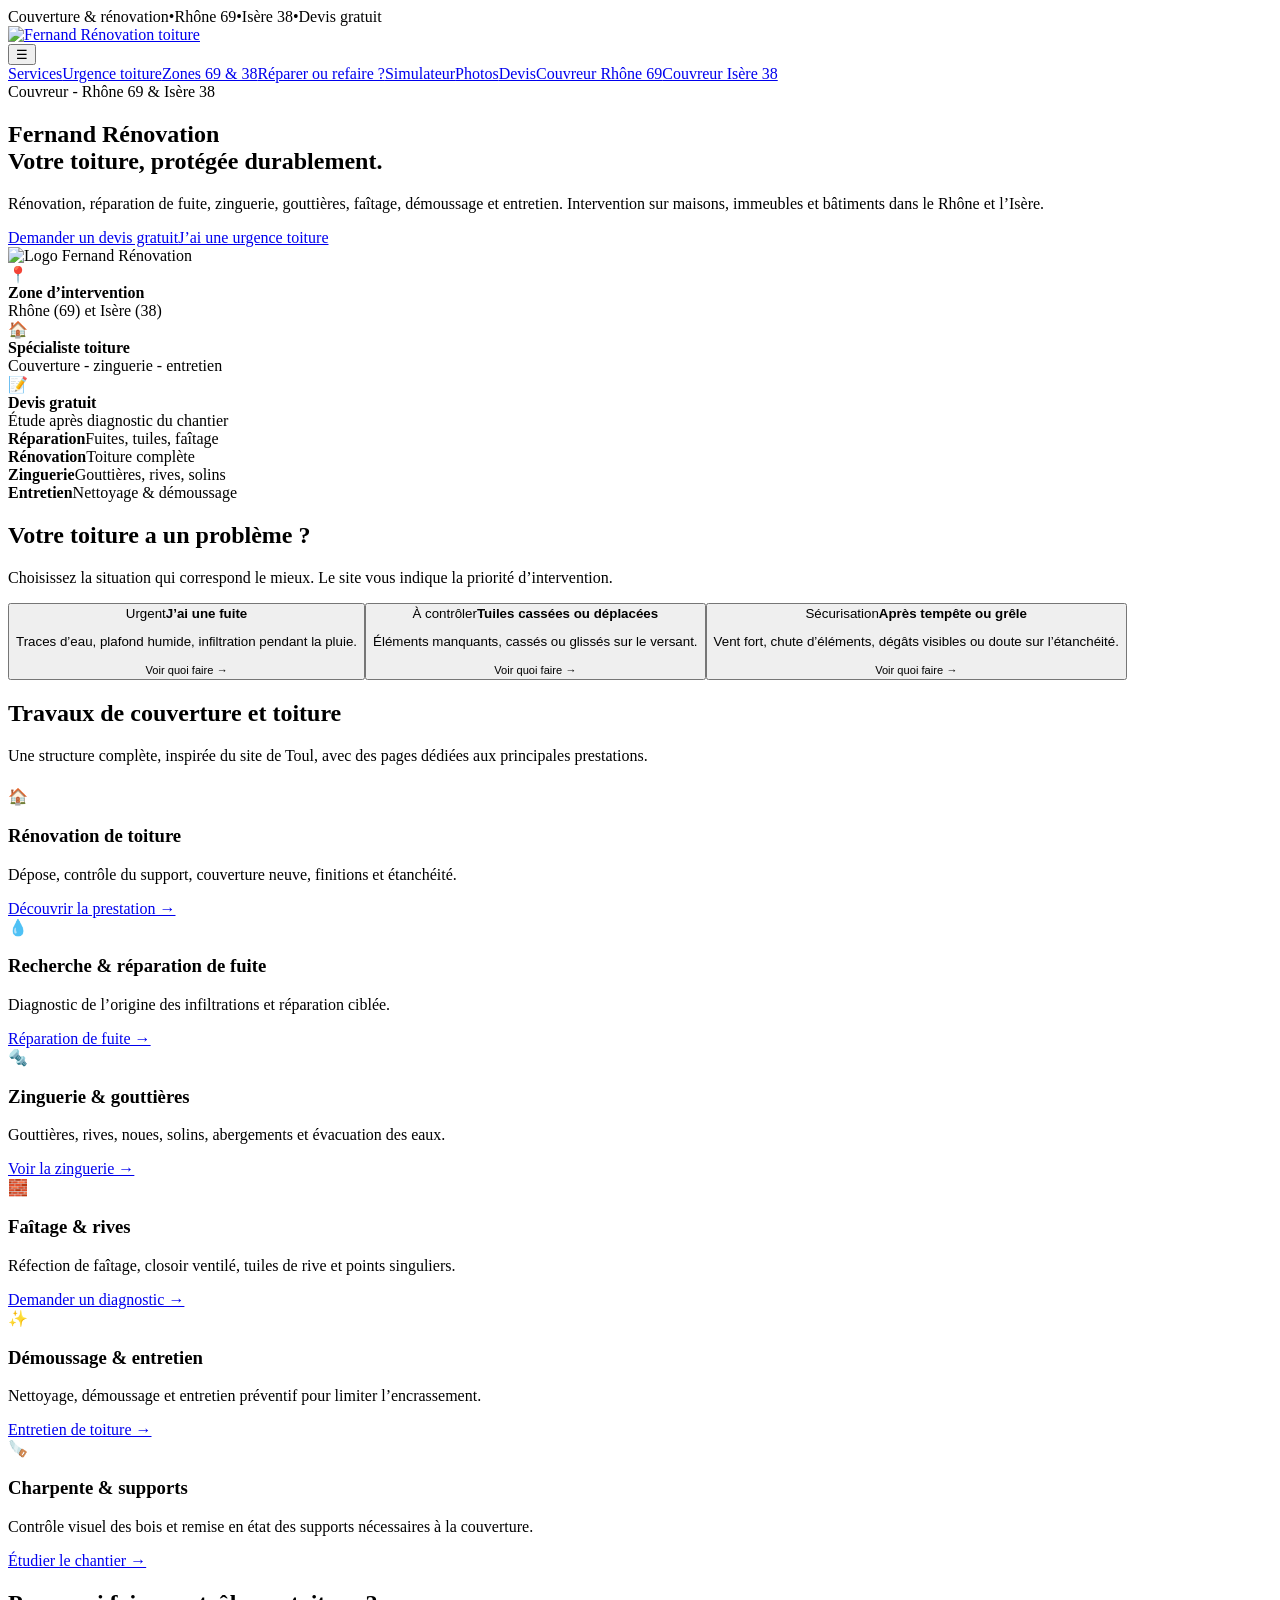
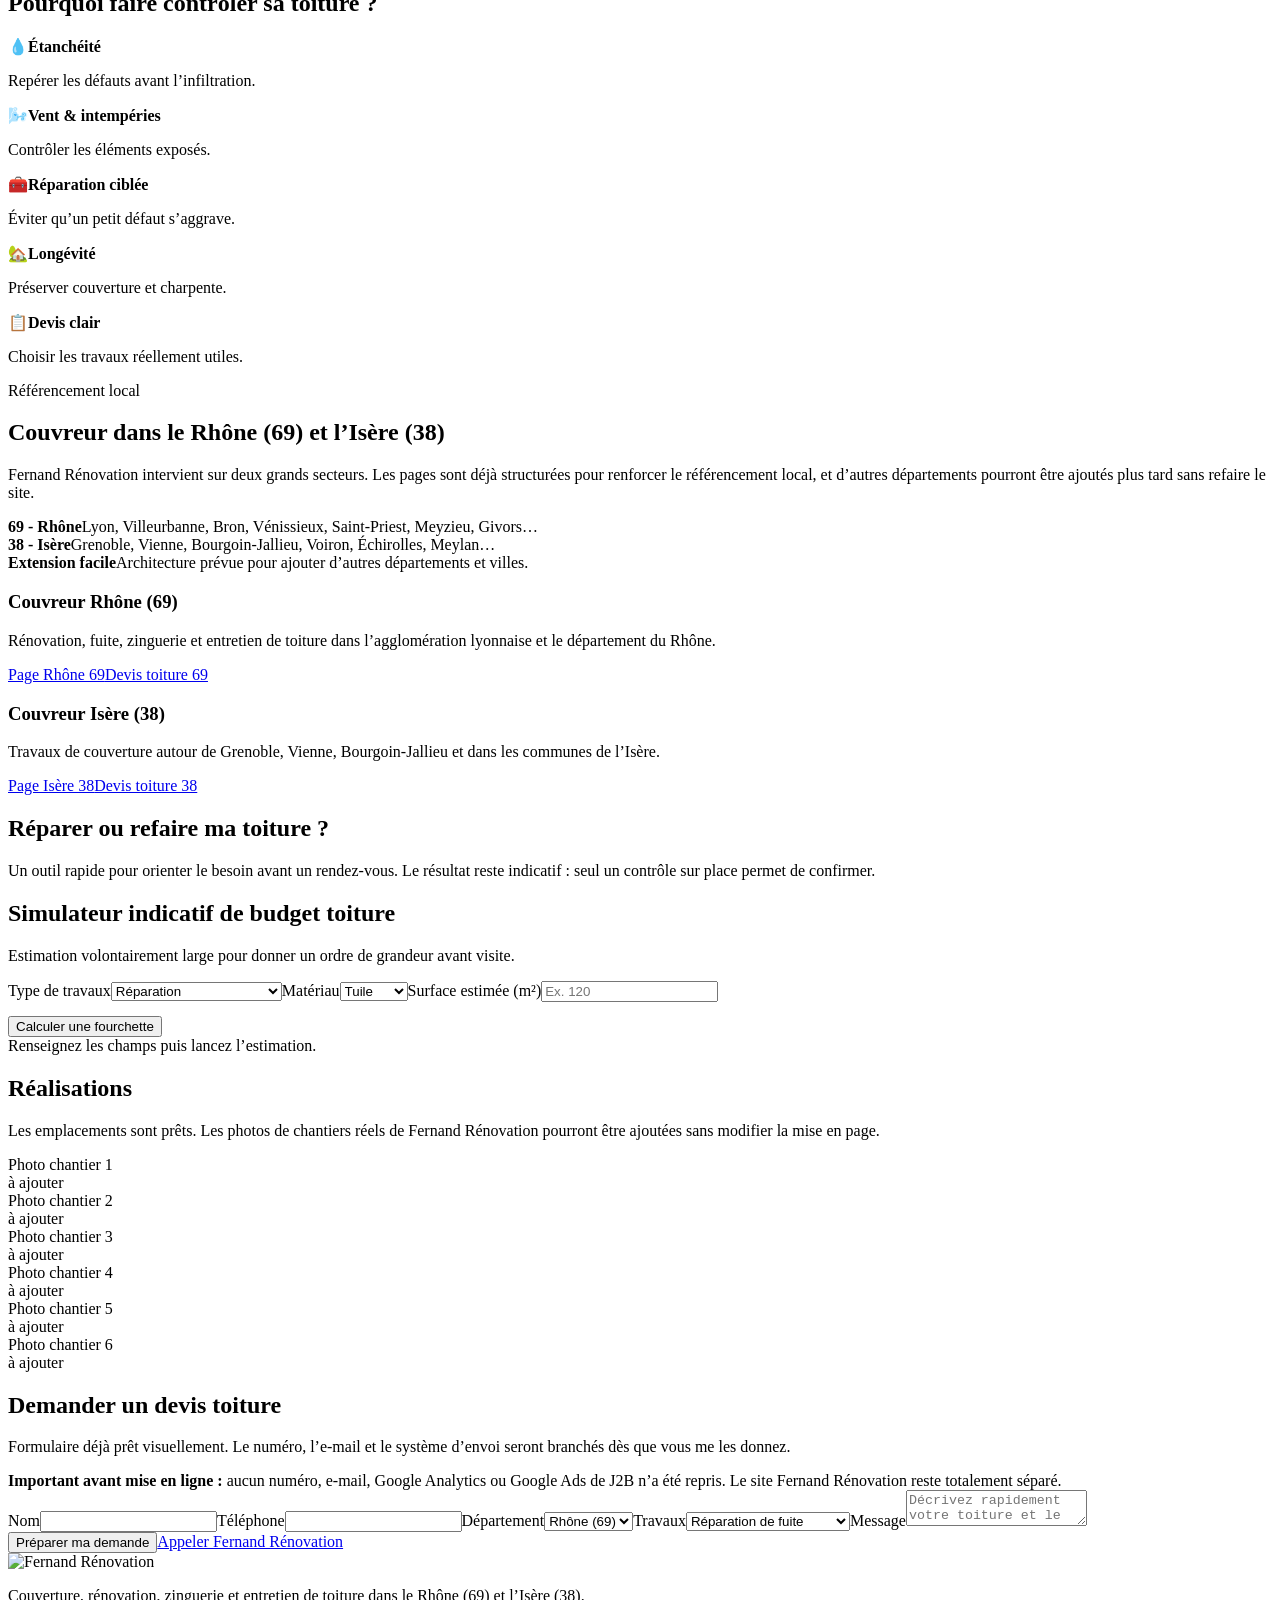
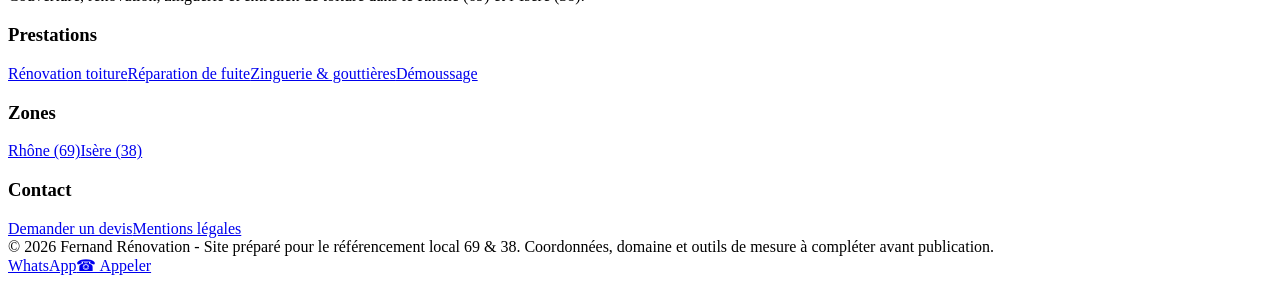
==== index.html @ d88a8b73 "Add files via upload" ====
<!doctype html><html lang="fr"><head><meta charset="utf-8">
<meta name="viewport" content="width=device-width,initial-scale=1">
<meta name="robots" content="index,follow,max-image-preview:large,max-snippet:-1,max-video-preview:-1">
<meta name="theme-color" content="#303940">
<link rel="icon" type="image/png" href="assets/favicon.png">
<link rel="stylesheet" href="assets/site.css">

<title>Couvreur Rhône (69) & Isère (38) | Fernand Rénovation</title>
<meta name="description" content="Fernand Rénovation, couvreur dans le Rhône (69) et l'Isère (38) : rénovation de toiture, réparation de fuite, zinguerie, gouttières, faîtage et démoussage. Devis gratuit.">
<meta name="geo.region" content="FR-69"><meta name="geo.region" content="FR-38">
<meta property="og:type" content="website"><meta property="og:locale" content="fr_FR"><meta property="og:title" content="Fernand Rénovation | Couvreur Rhône 69 & Isère 38"><meta property="og:description" content="Travaux de toiture dans le Rhône et l'Isère : rénovation, fuite, zinguerie, gouttières et entretien."><meta property="og:site_name" content="Fernand Rénovation">
<script type="application/ld+json">
{
  "@context":"https://schema.org",
  "@type":"RoofingContractor",
  "name":"Fernand Rénovation",
  "image":"assets/logo-fernand.png",
  "description":"Entreprise de couverture et rénovation de toiture intervenant dans le Rhône (69) et l'Isère (38).",
  "areaServed":[
    {"@type":"AdministrativeArea","name":"Rhône"},
    {"@type":"AdministrativeArea","name":"Isère"}
  ],
  "serviceType":["Couverture","Rénovation de toiture","Réparation de fuite","Zinguerie","Gouttières","Faîtage","Démoussage de toiture"]
}
</script>
</head><body><div class="trustBar"><div class="container trustInner"><span>Couverture & rénovation</span><span class="sep">•</span><span>Rhône 69</span><span class="sep">•</span><span>Isère 38</span><span class="sep">•</span><span>Devis gratuit</span></div></div>
<header><div class="container nav"><a class="brand" href="index.html"><img src="assets/logo-fernand.png" alt="Fernand Rénovation toiture"></a><div class="menuWrap"><button id="menuBtn" class="menuBtn" aria-label="Ouvrir le menu" aria-expanded="false">☰</button><nav id="menuPanel" class="menuPanel"><a href="index.html#services">Services</a><a href="index.html#urgence">Urgence toiture</a><a href="index.html#zone">Zones 69 & 38</a><a href="index.html#diagnostic">Réparer ou refaire ?</a><a href="index.html#simulateur">Simulateur</a><a href="index.html#photos">Photos</a><a href="index.html#devis">Devis</a><a href="couvreur-rhone-69.html">Couvreur Rhône 69</a><a href="couvreur-isere-38.html">Couvreur Isère 38</a></nav></div></div></header>

<main>
<section class="hero"><div class="container heroGrid"><div><span class="eyebrow">Couvreur - Rhône 69 & Isère 38</span><h1>Fernand Rénovation<br>Votre toiture, protégée durablement.</h1><p class="heroLead">Rénovation, réparation de fuite, zinguerie, gouttières, faîtage, démoussage et entretien. Intervention sur maisons, immeubles et bâtiments dans le Rhône et l’Isère.</p><div class="heroActions"><a class="btn blue" href="#devis">Demander un devis gratuit</a><a class="btn ghost" href="#urgence">J’ai une urgence toiture</a></div></div><aside class="heroCard"><img src="assets/logo-fernand.png" alt="Logo Fernand Rénovation"><div class="line"><span>📍</span><div><strong>Zone d’intervention</strong><br><span class="muted">Rhône (69) et Isère (38)</span></div></div><div class="line"><span>🏠</span><div><strong>Spécialiste toiture</strong><br><span class="muted">Couverture - zinguerie - entretien</span></div></div><div class="line"><span>📝</span><div><strong>Devis gratuit</strong><br><span class="muted">Étude après diagnostic du chantier</span></div></div></aside></div><div class="trustStrip"><div class="container trustGrid"><div class="trustItem"><strong>Réparation</strong><span>Fuites, tuiles, faîtage</span></div><div class="trustItem"><strong>Rénovation</strong><span>Toiture complète</span></div><div class="trustItem"><strong>Zinguerie</strong><span>Gouttières, rives, solins</span></div><div class="trustItem"><strong>Entretien</strong><span>Nettoyage & démoussage</span></div></div></div></section>

<section id="urgence" class="section alt"><div class="container urgencyBox"><h2>Votre toiture a un problème ?</h2><p class="muted">Choisissez la situation qui correspond le mieux. Le site vous indique la priorité d’intervention.</p><div class="urgencyChoices"><button class="urgencyChoice" data-type="fuite"><span class="badge">Urgent</span><strong>J’ai une fuite</strong><p>Traces d’eau, plafond humide, infiltration pendant la pluie.</p><small>Voir quoi faire →</small></button><button class="urgencyChoice" data-type="tuiles"><span class="badge">À contrôler</span><strong>Tuiles cassées ou déplacées</strong><p>Éléments manquants, cassés ou glissés sur le versant.</p><small>Voir quoi faire →</small></button><button class="urgencyChoice" data-type="tempete"><span class="badge">Sécurisation</span><strong>Après tempête ou grêle</strong><p>Vent fort, chute d’éléments, dégâts visibles ou doute sur l’étanchéité.</p><small>Voir quoi faire →</small></button></div><div id="urgencyResult" class="urgencyResult"></div></div></section>

<section id="services" class="section"><div class="container"><h2>Travaux de couverture et toiture</h2><p class="muted">Une structure complète, inspirée du site de Toul, avec des pages dédiées aux principales prestations.</p><div class="grid3" style="margin-top:22px"><article class="card serviceCard"><div class="icon">🏠</div><h3>Rénovation de toiture</h3><p>Dépose, contrôle du support, couverture neuve, finitions et étanchéité.</p><a href="renovation-toiture.html">Découvrir la prestation →</a></article><article class="card serviceCard"><div class="icon">💧</div><h3>Recherche & réparation de fuite</h3><p>Diagnostic de l’origine des infiltrations et réparation ciblée.</p><a href="reparation-fuite-toiture.html">Réparation de fuite →</a></article><article class="card serviceCard"><div class="icon">🔩</div><h3>Zinguerie & gouttières</h3><p>Gouttières, rives, noues, solins, abergements et évacuation des eaux.</p><a href="zinguerie-gouttieres.html">Voir la zinguerie →</a></article><article class="card serviceCard"><div class="icon">🧱</div><h3>Faîtage & rives</h3><p>Réfection de faîtage, closoir ventilé, tuiles de rive et points singuliers.</p><a href="#devis">Demander un diagnostic →</a></article><article class="card serviceCard"><div class="icon">✨</div><h3>Démoussage & entretien</h3><p>Nettoyage, démoussage et entretien préventif pour limiter l’encrassement.</p><a href="demoussage-toiture.html">Entretien de toiture →</a></article><article class="card serviceCard"><div class="icon">🪚</div><h3>Charpente & supports</h3><p>Contrôle visuel des bois et remise en état des supports nécessaires à la couverture.</p><a href="#devis">Étudier le chantier →</a></article></div></div></section>

<section class="section alt"><div class="container"><h2>Pourquoi faire contrôler sa toiture ?</h2><div class="whyGrid"><div class="whyItem"><span>💧</span><strong>Étanchéité</strong><p>Repérer les défauts avant l’infiltration.</p></div><div class="whyItem"><span>🌬️</span><strong>Vent & intempéries</strong><p>Contrôler les éléments exposés.</p></div><div class="whyItem"><span>🧰</span><strong>Réparation ciblée</strong><p>Éviter qu’un petit défaut s’aggrave.</p></div><div class="whyItem"><span>🏡</span><strong>Longévité</strong><p>Préserver couverture et charpente.</p></div><div class="whyItem"><span>📋</span><strong>Devis clair</strong><p>Choisir les travaux réellement utiles.</p></div></div></div></section>

<section id="zone" class="section"><div class="container"><div class="card localHero"><span class="badge">Référencement local</span><h2>Couvreur dans le Rhône (69) et l’Isère (38)</h2><p>Fernand Rénovation intervient sur deux grands secteurs. Les pages sont déjà structurées pour renforcer le référencement local, et d’autres départements pourront être ajoutés plus tard sans refaire le site.</p><div class="localStats"><div class="localStat"><strong>69 - Rhône</strong><span>Lyon, Villeurbanne, Bron, Vénissieux, Saint-Priest, Meyzieu, Givors…</span></div><div class="localStat"><strong>38 - Isère</strong><span>Grenoble, Vienne, Bourgoin-Jallieu, Voiron, Échirolles, Meylan…</span></div><div class="localStat"><strong>Extension facile</strong><span>Architecture prévue pour ajouter d’autres départements et villes.</span></div></div></div><div class="zoneCards"><article class="card"><h3>Couvreur Rhône (69)</h3><p>Rénovation, fuite, zinguerie et entretien de toiture dans l’agglomération lyonnaise et le département du Rhône.</p><div class="localLinks"><a href="couvreur-rhone-69.html">Page Rhône 69</a><a href="#devis">Devis toiture 69</a></div></article><article class="card"><h3>Couvreur Isère (38)</h3><p>Travaux de couverture autour de Grenoble, Vienne, Bourgoin-Jallieu et dans les communes de l’Isère.</p><div class="localLinks"><a href="couvreur-isere-38.html">Page Isère 38</a><a href="#devis">Devis toiture 38</a></div></article></div></div></section>

<section id="diagnostic" class="section alt"><div class="container"><h2>Réparer ou refaire ma toiture ?</h2><p class="muted">Un outil rapide pour orienter le besoin avant un rendez-vous. Le résultat reste indicatif : seul un contrôle sur place permet de confirmer.</p><div class="card quiz"><div class="progress"><span></span></div><div id="quizQuestions"></div><div id="quizResult" class="quizResult"></div></div></div></section>

<section id="simulateur" class="section"><div class="container"><h2>Simulateur indicatif de budget toiture</h2><p class="muted">Estimation volontairement large pour donner un ordre de grandeur avant visite.</p><div class="card"><div class="estimator"><label class="field">Type de travaux<select id="workType"><option value="repair">Réparation</option><option value="renov">Rénovation complète</option><option value="clean">Nettoyage / démoussage</option><option value="zing">Zinguerie</option></select></label><label class="field">Matériau<select id="material"><option value="tuile">Tuile</option><option value="ardoise">Ardoise</option><option value="zinc">Zinc</option></select></label><label class="field">Surface estimée (m²)<input id="surface" type="number" min="1" placeholder="Ex. 120"></label></div><button id="estimateBtn" class="btn blue" style="margin-top:14px">Calculer une fourchette</button><div id="estimateBox" class="estimateBox">Renseignez les champs puis lancez l’estimation.</div></div></div></section>

<section id="photos" class="section alt"><div class="container"><h2>Réalisations</h2><p class="muted">Les emplacements sont prêts. Les photos de chantiers réels de Fernand Rénovation pourront être ajoutées sans modifier la mise en page.</p><div class="gallery"><div class="photoPlaceholder">Photo chantier 1<br>à ajouter</div><div class="photoPlaceholder">Photo chantier 2<br>à ajouter</div><div class="photoPlaceholder">Photo chantier 3<br>à ajouter</div><div class="photoPlaceholder">Photo chantier 4<br>à ajouter</div><div class="photoPlaceholder">Photo chantier 5<br>à ajouter</div><div class="photoPlaceholder">Photo chantier 6<br>à ajouter</div></div></div></section>

<section id="devis" class="section"><div class="container"><h2>Demander un devis toiture</h2><p class="muted">Formulaire déjà prêt visuellement. Le numéro, l’e-mail et le système d’envoi seront branchés dès que vous me les donnez.</p><div class="notice"><strong>Important avant mise en ligne :</strong> aucun numéro, e-mail, Google Analytics ou Google Ads de J2B n’a été repris. Le site Fernand Rénovation reste totalement séparé.</div><form id="quoteForm" class="card quote"><div class="quoteGrid"><label>Nom<input required name="name" autocomplete="name"></label><label>Téléphone<input required name="phone" inputmode="tel" autocomplete="tel"></label><label>Département<select name="dept"><option>Rhône (69)</option><option>Isère (38)</option><option>Autre</option></select></label><label>Travaux<select name="service"><option>Réparation de fuite</option><option>Rénovation de toiture</option><option>Zinguerie / gouttières</option><option>Démoussage / entretien</option><option>Autre</option></select></label><label class="full">Message<textarea name="message" placeholder="Décrivez rapidement votre toiture et le problème constaté."></textarea></label></div><div class="quoteActions"><button class="btn blue" type="submit">Préparer ma demande</button><a class="btn ghost" data-contact-missing href="#">Appeler Fernand Rénovation</a></div><div id="quoteStatus" class="status"></div></form></div></section>
</main><footer><div class="container"><div class="footerGrid"><div><img class="footerLogo" src="assets/logo-fernand.png" alt="Fernand Rénovation"><p class="small">Couverture, rénovation, zinguerie et entretien de toiture dans le Rhône (69) et l’Isère (38).</p></div><div><h3>Prestations</h3><a href="renovation-toiture.html">Rénovation toiture</a><a href="reparation-fuite-toiture.html">Réparation de fuite</a><a href="zinguerie-gouttieres.html">Zinguerie & gouttières</a><a href="demoussage-toiture.html">Démoussage</a></div><div><h3>Zones</h3><a href="couvreur-rhone-69.html">Rhône (69)</a><a href="couvreur-isere-38.html">Isère (38)</a></div><div><h3>Contact</h3><a href="index.html#devis">Demander un devis</a><a href="mentions-legales.html">Mentions légales</a></div></div><div class="footerBottom">© 2026 Fernand Rénovation - Site préparé pour le référencement local 69 & 38. Coordonnées, domaine et outils de mesure à compléter avant publication.</div></div></footer>
<script src="assets/site.js"></script>

<a class="waFloat" data-contact-missing href="#">WhatsApp</a><a class="callFloat" data-contact-missing href="#">☎ Appeler</a>
</body></html>
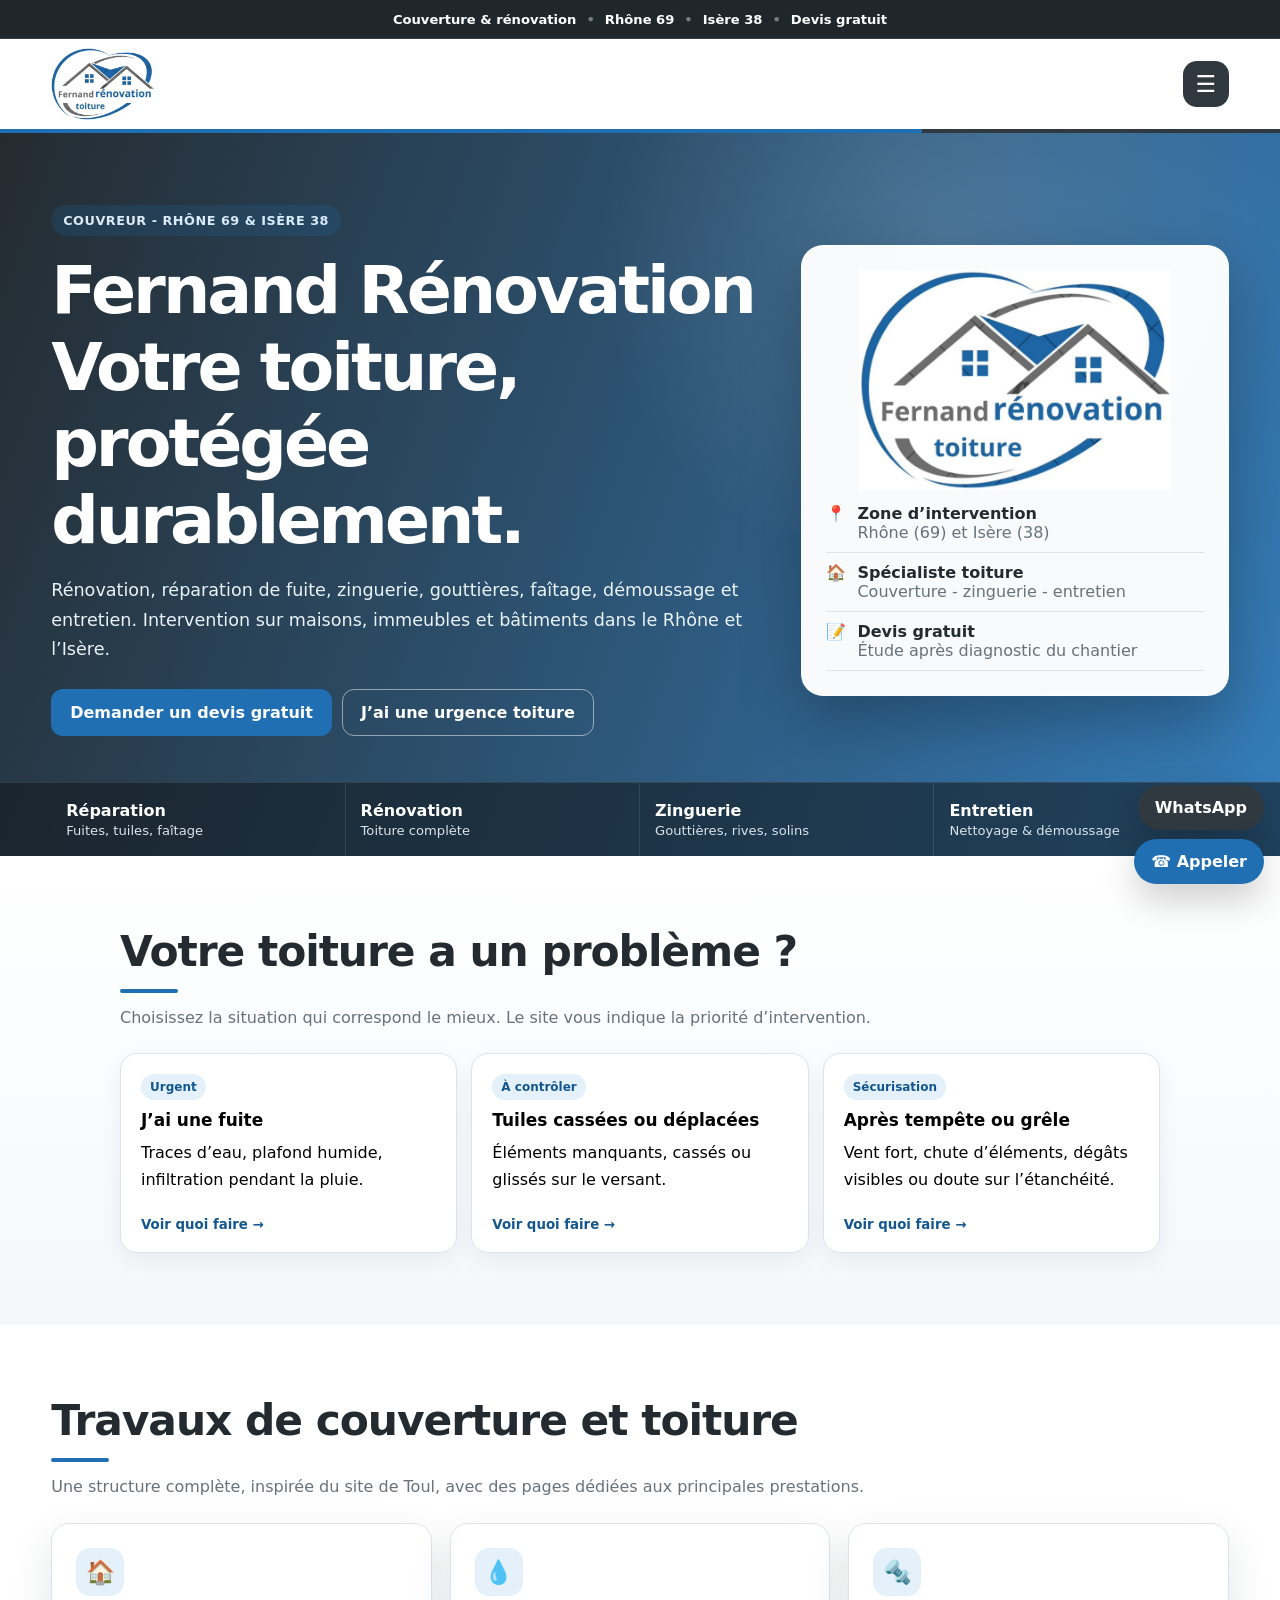
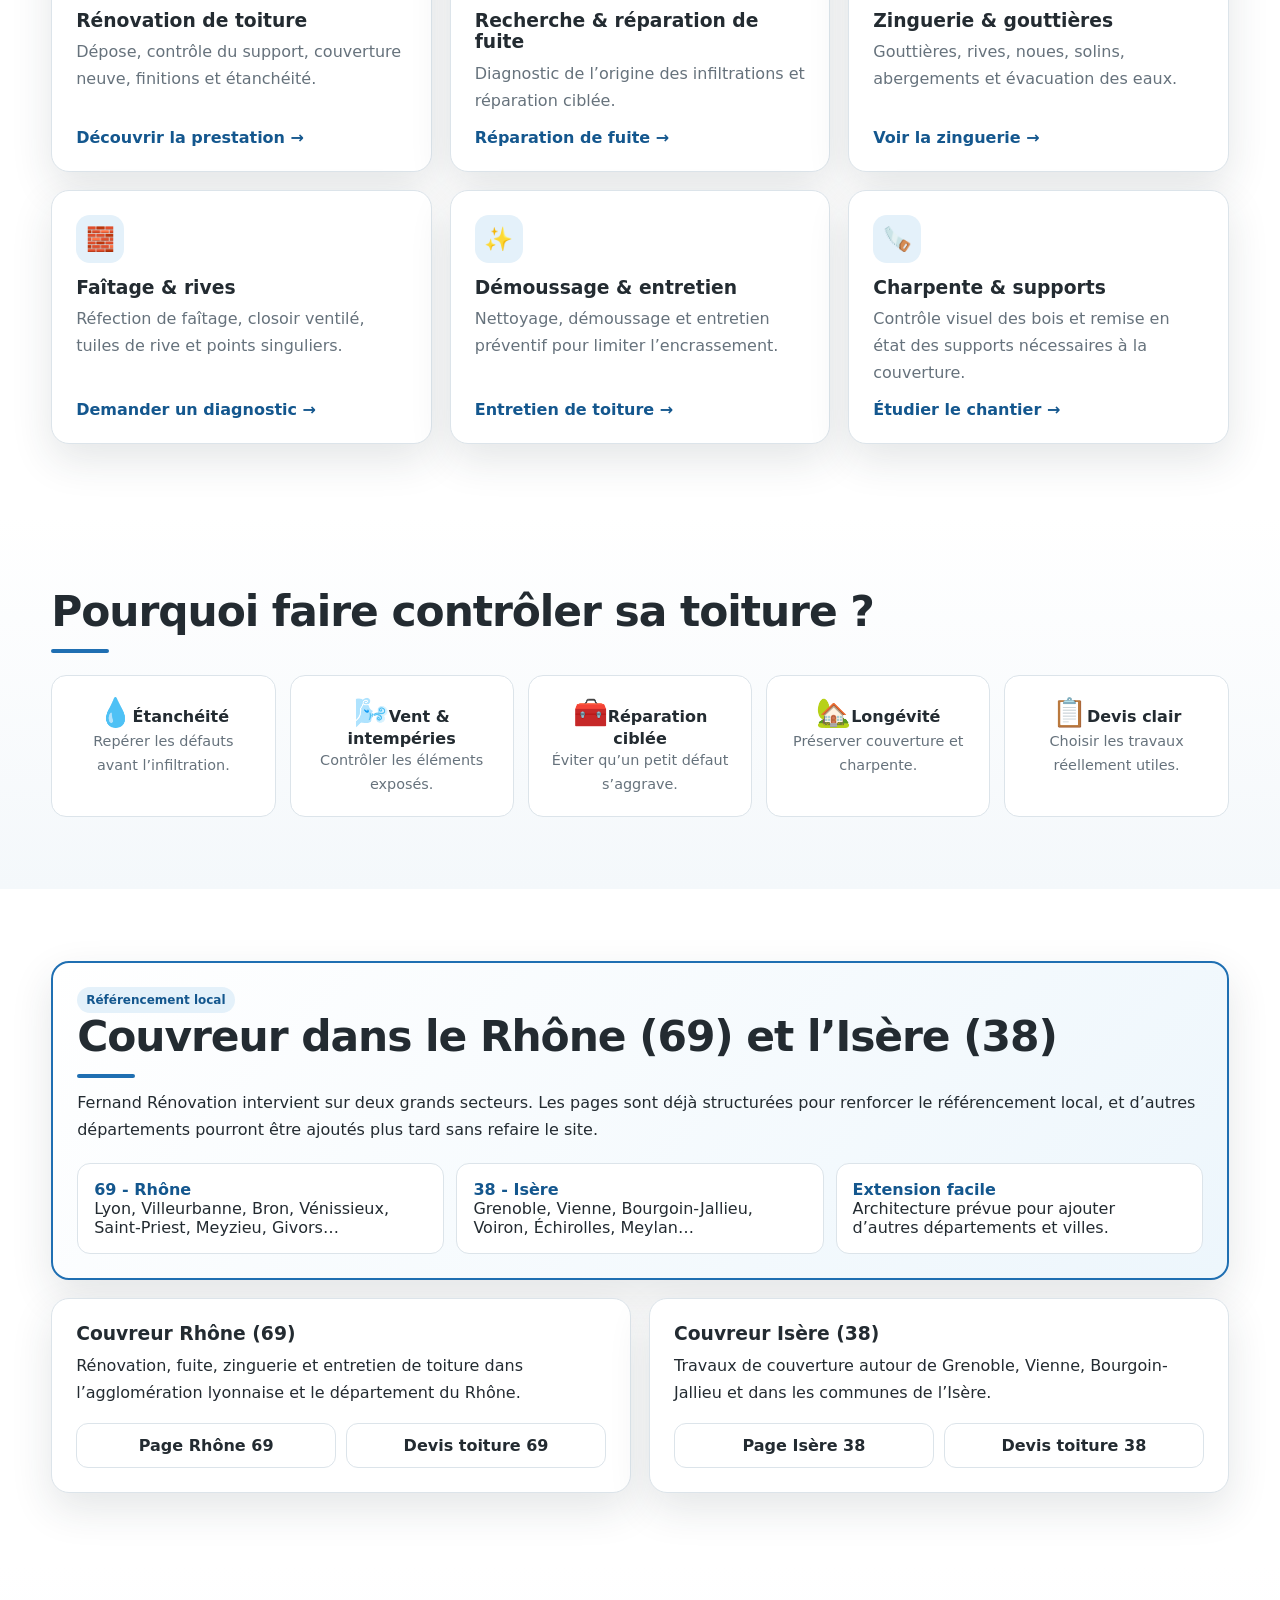
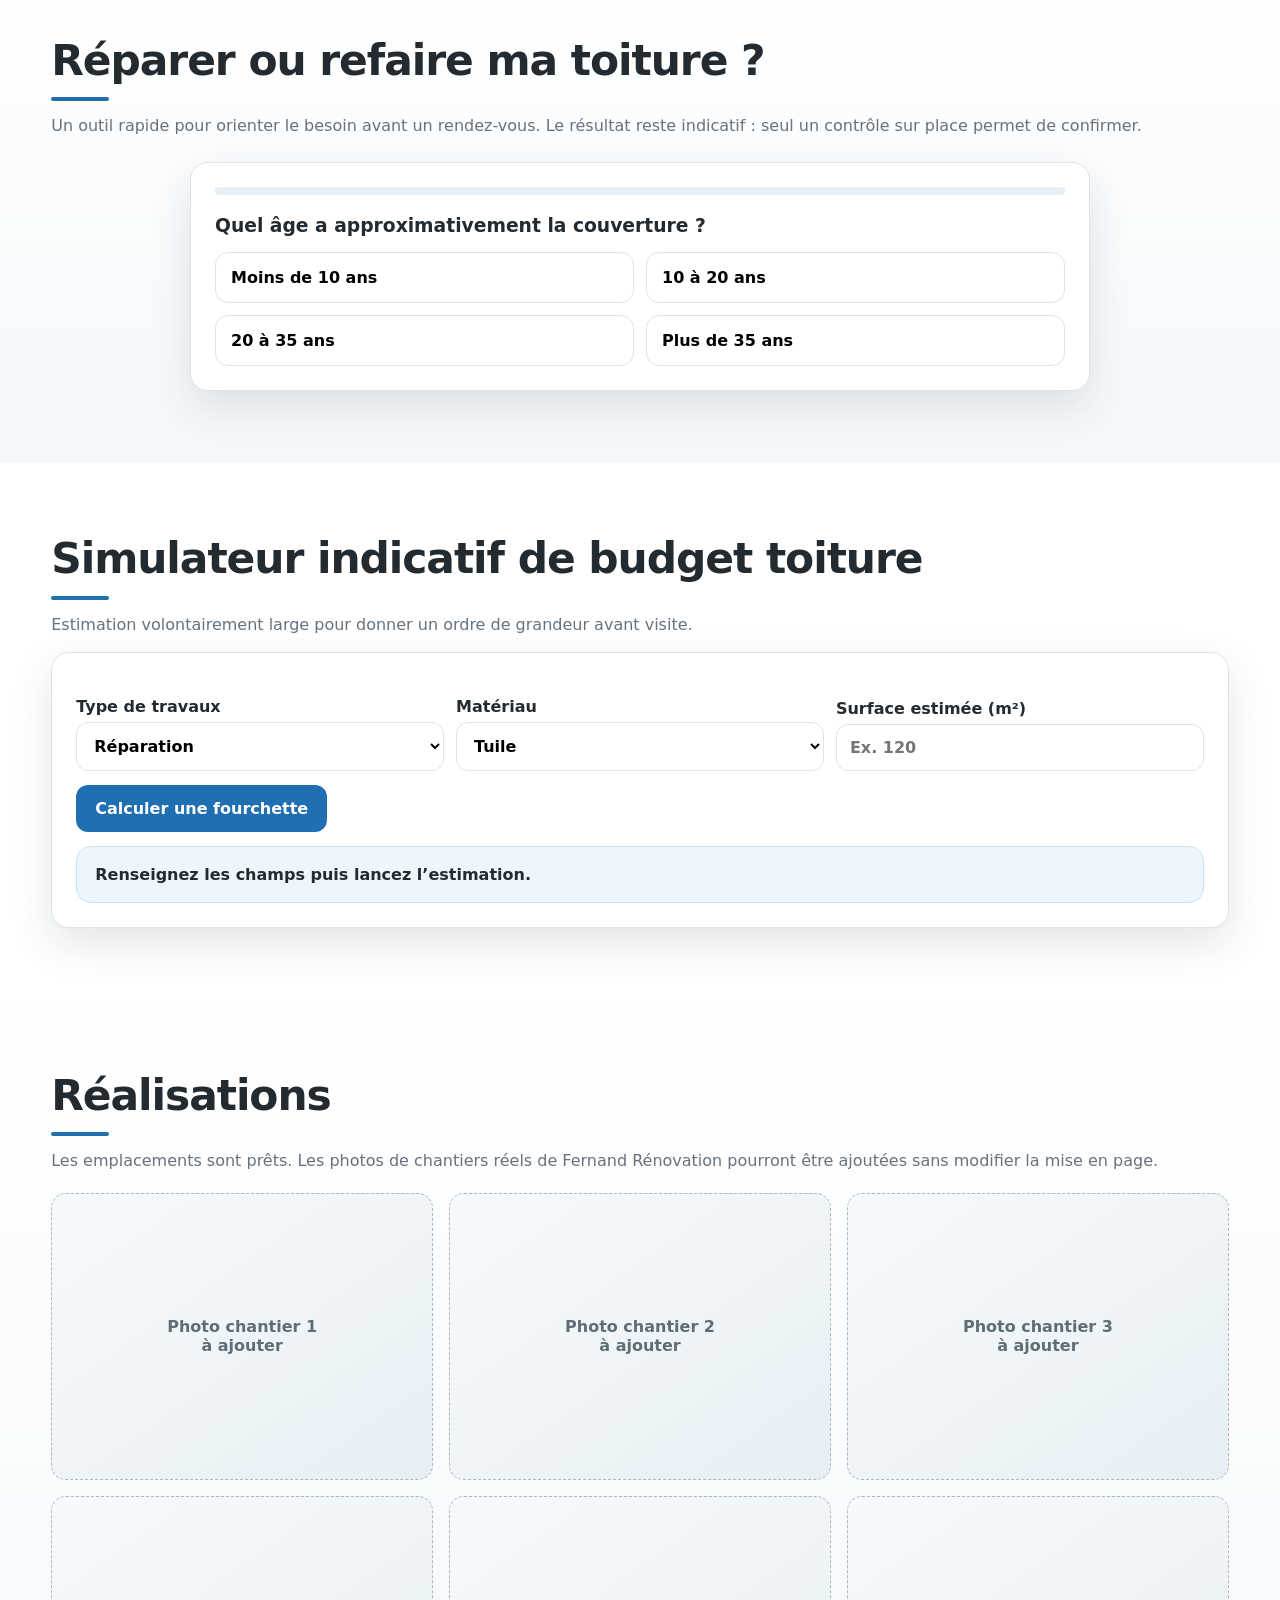
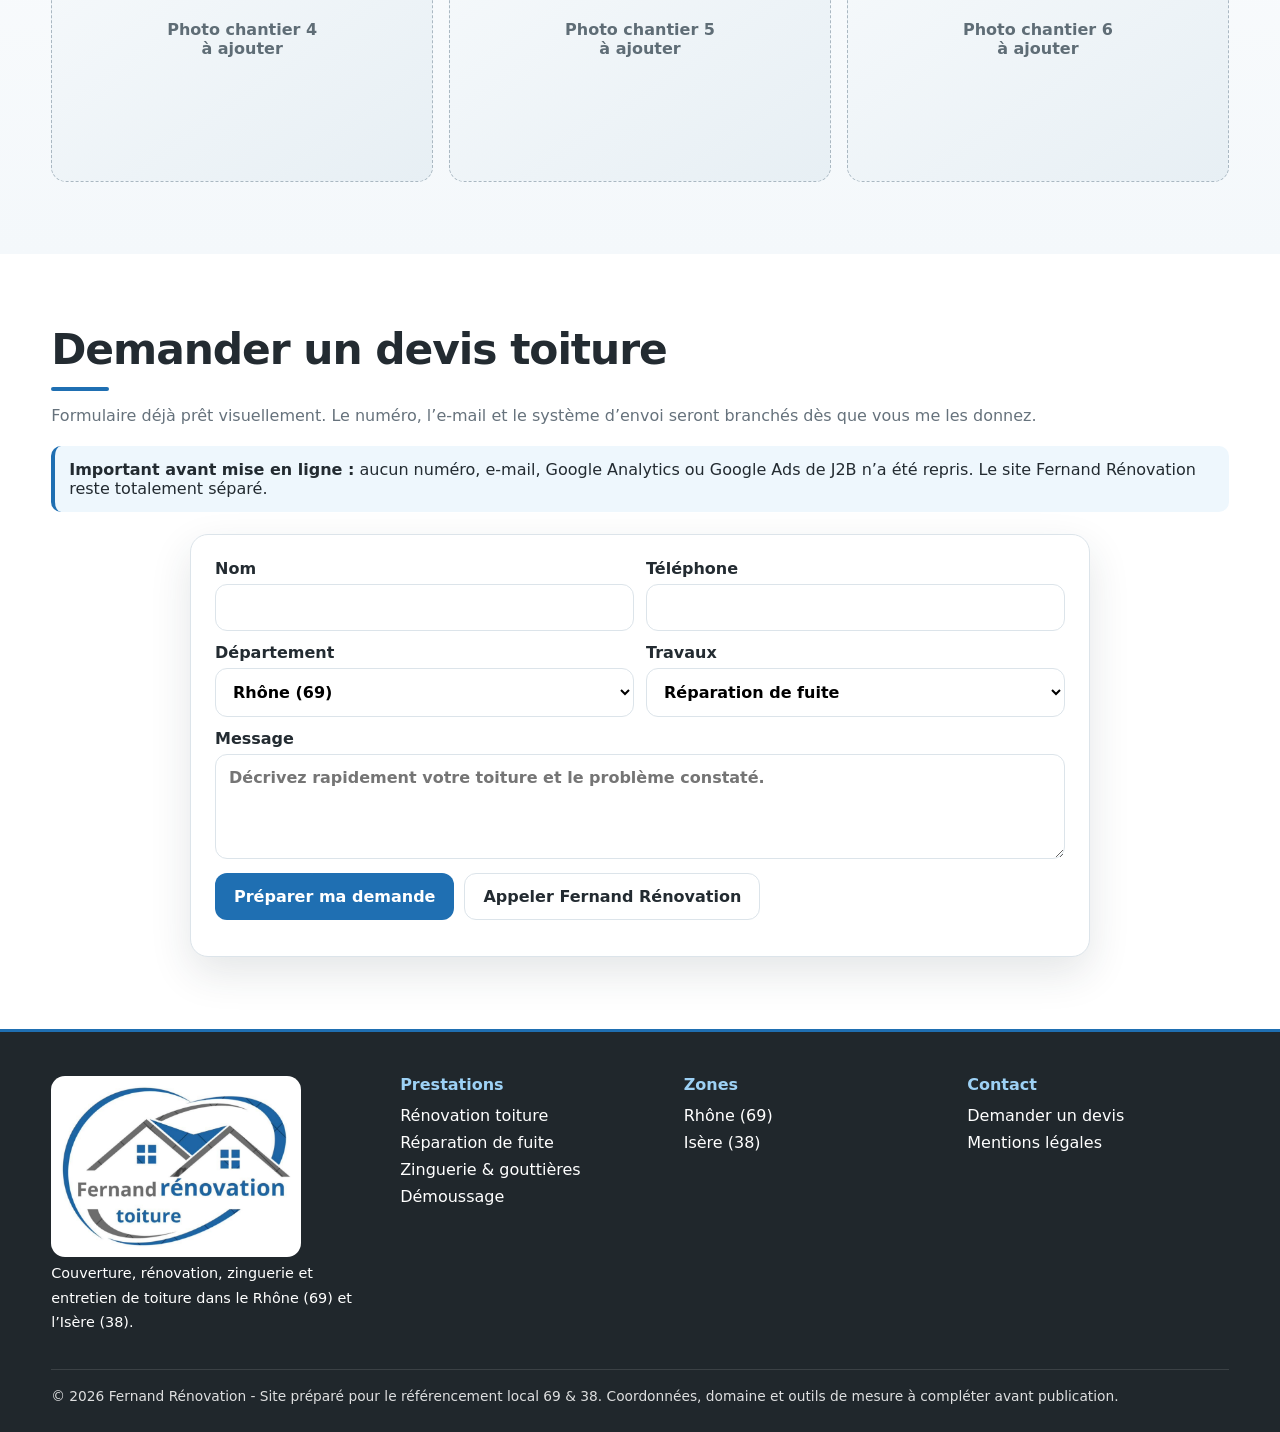
==== commit d977cdcb: "Add files via upload" ====
--- a/index.html
+++ b/index.html
@@ -2,8 +2,8 @@
 <meta name="viewport" content="width=device-width,initial-scale=1">
 <meta name="robots" content="index,follow,max-image-preview:large,max-snippet:-1,max-video-preview:-1">
 <meta name="theme-color" content="#303940">
-<link rel="icon" type="image/png" href="assets/favicon.png">
-<link rel="stylesheet" href="assets/site.css">
+<link rel="icon" type="image/png" href="favicon.png">
+<link rel="stylesheet" href="site.css">
 
 <title>Couvreur Rhône (69) & Isère (38) | Fernand Rénovation</title>
 <meta name="description" content="Fernand Rénovation, couvreur dans le Rhône (69) et l'Isère (38) : rénovation de toiture, réparation de fuite, zinguerie, gouttières, faîtage et démoussage. Devis gratuit.">
@@ -14,7 +14,7 @@
   "@context":"https://schema.org",
   "@type":"RoofingContractor",
   "name":"Fernand Rénovation",
-  "image":"assets/logo-fernand.png",
+  "image":"logo-fernand.png",
   "description":"Entreprise de couverture et rénovation de toiture intervenant dans le Rhône (69) et l'Isère (38).",
   "areaServed":[
     {"@type":"AdministrativeArea","name":"Rhône"},
@@ -24,10 +24,10 @@
 }
 </script>
 </head><body><div class="trustBar"><div class="container trustInner"><span>Couverture & rénovation</span><span class="sep">•</span><span>Rhône 69</span><span class="sep">•</span><span>Isère 38</span><span class="sep">•</span><span>Devis gratuit</span></div></div>
-<header><div class="container nav"><a class="brand" href="index.html"><img src="assets/logo-fernand.png" alt="Fernand Rénovation toiture"></a><div class="menuWrap"><button id="menuBtn" class="menuBtn" aria-label="Ouvrir le menu" aria-expanded="false">☰</button><nav id="menuPanel" class="menuPanel"><a href="index.html#services">Services</a><a href="index.html#urgence">Urgence toiture</a><a href="index.html#zone">Zones 69 & 38</a><a href="index.html#diagnostic">Réparer ou refaire ?</a><a href="index.html#simulateur">Simulateur</a><a href="index.html#photos">Photos</a><a href="index.html#devis">Devis</a><a href="couvreur-rhone-69.html">Couvreur Rhône 69</a><a href="couvreur-isere-38.html">Couvreur Isère 38</a></nav></div></div></header>
+<header><div class="container nav"><a class="brand" href="index.html"><img src="logo-fernand.png" alt="Fernand Rénovation toiture"></a><div class="menuWrap"><button id="menuBtn" class="menuBtn" aria-label="Ouvrir le menu" aria-expanded="false">☰</button><nav id="menuPanel" class="menuPanel"><a href="index.html#services">Services</a><a href="index.html#urgence">Urgence toiture</a><a href="index.html#zone">Zones 69 & 38</a><a href="index.html#diagnostic">Réparer ou refaire ?</a><a href="index.html#simulateur">Simulateur</a><a href="index.html#photos">Photos</a><a href="index.html#devis">Devis</a><a href="couvreur-rhone-69.html">Couvreur Rhône 69</a><a href="couvreur-isere-38.html">Couvreur Isère 38</a></nav></div></div></header>
 
 <main>
-<section class="hero"><div class="container heroGrid"><div><span class="eyebrow">Couvreur - Rhône 69 & Isère 38</span><h1>Fernand Rénovation<br>Votre toiture, protégée durablement.</h1><p class="heroLead">Rénovation, réparation de fuite, zinguerie, gouttières, faîtage, démoussage et entretien. Intervention sur maisons, immeubles et bâtiments dans le Rhône et l’Isère.</p><div class="heroActions"><a class="btn blue" href="#devis">Demander un devis gratuit</a><a class="btn ghost" href="#urgence">J’ai une urgence toiture</a></div></div><aside class="heroCard"><img src="assets/logo-fernand.png" alt="Logo Fernand Rénovation"><div class="line"><span>📍</span><div><strong>Zone d’intervention</strong><br><span class="muted">Rhône (69) et Isère (38)</span></div></div><div class="line"><span>🏠</span><div><strong>Spécialiste toiture</strong><br><span class="muted">Couverture - zinguerie - entretien</span></div></div><div class="line"><span>📝</span><div><strong>Devis gratuit</strong><br><span class="muted">Étude après diagnostic du chantier</span></div></div></aside></div><div class="trustStrip"><div class="container trustGrid"><div class="trustItem"><strong>Réparation</strong><span>Fuites, tuiles, faîtage</span></div><div class="trustItem"><strong>Rénovation</strong><span>Toiture complète</span></div><div class="trustItem"><strong>Zinguerie</strong><span>Gouttières, rives, solins</span></div><div class="trustItem"><strong>Entretien</strong><span>Nettoyage & démoussage</span></div></div></div></section>
+<section class="hero"><div class="container heroGrid"><div><span class="eyebrow">Couvreur - Rhône 69 & Isère 38</span><h1>Fernand Rénovation<br>Votre toiture, protégée durablement.</h1><p class="heroLead">Rénovation, réparation de fuite, zinguerie, gouttières, faîtage, démoussage et entretien. Intervention sur maisons, immeubles et bâtiments dans le Rhône et l’Isère.</p><div class="heroActions"><a class="btn blue" href="#devis">Demander un devis gratuit</a><a class="btn ghost" href="#urgence">J’ai une urgence toiture</a></div></div><aside class="heroCard"><img src="logo-fernand.png" alt="Logo Fernand Rénovation"><div class="line"><span>📍</span><div><strong>Zone d’intervention</strong><br><span class="muted">Rhône (69) et Isère (38)</span></div></div><div class="line"><span>🏠</span><div><strong>Spécialiste toiture</strong><br><span class="muted">Couverture - zinguerie - entretien</span></div></div><div class="line"><span>📝</span><div><strong>Devis gratuit</strong><br><span class="muted">Étude après diagnostic du chantier</span></div></div></aside></div><div class="trustStrip"><div class="container trustGrid"><div class="trustItem"><strong>Réparation</strong><span>Fuites, tuiles, faîtage</span></div><div class="trustItem"><strong>Rénovation</strong><span>Toiture complète</span></div><div class="trustItem"><strong>Zinguerie</strong><span>Gouttières, rives, solins</span></div><div class="trustItem"><strong>Entretien</strong><span>Nettoyage & démoussage</span></div></div></div></section>
 
 <section id="urgence" class="section alt"><div class="container urgencyBox"><h2>Votre toiture a un problème ?</h2><p class="muted">Choisissez la situation qui correspond le mieux. Le site vous indique la priorité d’intervention.</p><div class="urgencyChoices"><button class="urgencyChoice" data-type="fuite"><span class="badge">Urgent</span><strong>J’ai une fuite</strong><p>Traces d’eau, plafond humide, infiltration pendant la pluie.</p><small>Voir quoi faire →</small></button><button class="urgencyChoice" data-type="tuiles"><span class="badge">À contrôler</span><strong>Tuiles cassées ou déplacées</strong><p>Éléments manquants, cassés ou glissés sur le versant.</p><small>Voir quoi faire →</small></button><button class="urgencyChoice" data-type="tempete"><span class="badge">Sécurisation</span><strong>Après tempête ou grêle</strong><p>Vent fort, chute d’éléments, dégâts visibles ou doute sur l’étanchéité.</p><small>Voir quoi faire →</small></button></div><div id="urgencyResult" class="urgencyResult"></div></div></section>
 
@@ -44,8 +44,8 @@
 <section id="photos" class="section alt"><div class="container"><h2>Réalisations</h2><p class="muted">Les emplacements sont prêts. Les photos de chantiers réels de Fernand Rénovation pourront être ajoutées sans modifier la mise en page.</p><div class="gallery"><div class="photoPlaceholder">Photo chantier 1<br>à ajouter</div><div class="photoPlaceholder">Photo chantier 2<br>à ajouter</div><div class="photoPlaceholder">Photo chantier 3<br>à ajouter</div><div class="photoPlaceholder">Photo chantier 4<br>à ajouter</div><div class="photoPlaceholder">Photo chantier 5<br>à ajouter</div><div class="photoPlaceholder">Photo chantier 6<br>à ajouter</div></div></div></section>
 
 <section id="devis" class="section"><div class="container"><h2>Demander un devis toiture</h2><p class="muted">Formulaire déjà prêt visuellement. Le numéro, l’e-mail et le système d’envoi seront branchés dès que vous me les donnez.</p><div class="notice"><strong>Important avant mise en ligne :</strong> aucun numéro, e-mail, Google Analytics ou Google Ads de J2B n’a été repris. Le site Fernand Rénovation reste totalement séparé.</div><form id="quoteForm" class="card quote"><div class="quoteGrid"><label>Nom<input required name="name" autocomplete="name"></label><label>Téléphone<input required name="phone" inputmode="tel" autocomplete="tel"></label><label>Département<select name="dept"><option>Rhône (69)</option><option>Isère (38)</option><option>Autre</option></select></label><label>Travaux<select name="service"><option>Réparation de fuite</option><option>Rénovation de toiture</option><option>Zinguerie / gouttières</option><option>Démoussage / entretien</option><option>Autre</option></select></label><label class="full">Message<textarea name="message" placeholder="Décrivez rapidement votre toiture et le problème constaté."></textarea></label></div><div class="quoteActions"><button class="btn blue" type="submit">Préparer ma demande</button><a class="btn ghost" data-contact-missing href="#">Appeler Fernand Rénovation</a></div><div id="quoteStatus" class="status"></div></form></div></section>
-</main><footer><div class="container"><div class="footerGrid"><div><img class="footerLogo" src="assets/logo-fernand.png" alt="Fernand Rénovation"><p class="small">Couverture, rénovation, zinguerie et entretien de toiture dans le Rhône (69) et l’Isère (38).</p></div><div><h3>Prestations</h3><a href="renovation-toiture.html">Rénovation toiture</a><a href="reparation-fuite-toiture.html">Réparation de fuite</a><a href="zinguerie-gouttieres.html">Zinguerie & gouttières</a><a href="demoussage-toiture.html">Démoussage</a></div><div><h3>Zones</h3><a href="couvreur-rhone-69.html">Rhône (69)</a><a href="couvreur-isere-38.html">Isère (38)</a></div><div><h3>Contact</h3><a href="index.html#devis">Demander un devis</a><a href="mentions-legales.html">Mentions légales</a></div></div><div class="footerBottom">© 2026 Fernand Rénovation - Site préparé pour le référencement local 69 & 38. Coordonnées, domaine et outils de mesure à compléter avant publication.</div></div></footer>
-<script src="assets/site.js"></script>
+</main><footer><div class="container"><div class="footerGrid"><div><img class="footerLogo" src="logo-fernand.png" alt="Fernand Rénovation"><p class="small">Couverture, rénovation, zinguerie et entretien de toiture dans le Rhône (69) et l’Isère (38).</p></div><div><h3>Prestations</h3><a href="renovation-toiture.html">Rénovation toiture</a><a href="reparation-fuite-toiture.html">Réparation de fuite</a><a href="zinguerie-gouttieres.html">Zinguerie & gouttières</a><a href="demoussage-toiture.html">Démoussage</a></div><div><h3>Zones</h3><a href="couvreur-rhone-69.html">Rhône (69)</a><a href="couvreur-isere-38.html">Isère (38)</a></div><div><h3>Contact</h3><a href="index.html#devis">Demander un devis</a><a href="mentions-legales.html">Mentions légales</a></div></div><div class="footerBottom">© 2026 Fernand Rénovation - Site préparé pour le référencement local 69 & 38. Coordonnées, domaine et outils de mesure à compléter avant publication.</div></div></footer>
+<script src="site.js"></script>
 
 <a class="waFloat" data-contact-missing href="#">WhatsApp</a><a class="callFloat" data-contact-missing href="#">☎ Appeler</a>
 </body></html>
--- a/site.css
+++ b/site.css
@@ -0,0 +1,15 @@
+:root{--blue:#1f6fb2;--blue2:#14578e;--anth:#303940;--anth2:#20272c;--white:#fff;--soft:#f3f7fa;--text:#232b31;--muted:#66727c;--border:#dce4ea;--shadow:0 16px 42px rgba(32,48,58,.12);--radius:18px;--max:1180px}
+*{box-sizing:border-box}html{scroll-behavior:smooth}body{margin:0;font-family:system-ui,-apple-system,Segoe UI,Roboto,Arial,sans-serif;background:#fff;color:var(--text)}body.menu-open{overflow:hidden}a{color:inherit;text-decoration:none}img{max-width:100%}button,input,select,textarea{font:inherit}h1,h2,h3{line-height:1.15}h1{font-size:clamp(2.35rem,5.2vw,4.45rem);letter-spacing:-.045em;margin:0 0 18px}h2{font-size:clamp(1.85rem,3.4vw,2.65rem);letter-spacing:-.025em;margin:0 0 12px}h2:after{content:"";display:block;width:58px;height:4px;background:var(--blue);border-radius:99px;margin-top:12px}h3{margin:0 0 8px}p{line-height:1.68;margin:0 0 13px}.container{width:min(var(--max),92%);margin:auto}.section{padding:72px 0}.alt{background:linear-gradient(180deg,#fff,#f4f8fb)}.muted{color:var(--muted)}.small{font-size:.9rem}.card{background:#fff;border:1px solid var(--border);border-radius:var(--radius);padding:24px;box-shadow:var(--shadow)}
+.btn{display:inline-flex;align-items:center;justify-content:center;gap:8px;padding:13px 18px;border-radius:12px;border:1px solid transparent;font-weight:900;cursor:pointer;transition:.18s ease;text-align:center}.btn:hover{transform:translateY(-1px)}.btn.blue{background:var(--blue);color:#fff}.btn.blue:hover{background:var(--blue2)}.btn.anth{background:var(--anth);color:#fff}.btn.ghost{background:#fff;border-color:var(--border);color:var(--text)}.btn.disabled{opacity:.55;cursor:not-allowed;transform:none}.eyebrow{display:inline-flex;padding:8px 12px;border-radius:999px;background:rgba(31,111,178,.18);color:#d9ebf9;font-size:.8rem;font-weight:900;letter-spacing:.04em;text-transform:uppercase;margin-bottom:16px}.grid3{display:grid;grid-template-columns:repeat(3,minmax(0,1fr));gap:18px}.grid2{display:grid;grid-template-columns:repeat(2,minmax(0,1fr));gap:18px}
+.trustBar{background:var(--anth2);color:#fff;border-bottom:1px solid rgba(255,255,255,.1)}.trustInner{min-height:38px;display:flex;align-items:center;justify-content:center;gap:10px;flex-wrap:wrap;padding:7px 0;font-size:.82rem;font-weight:800;text-align:center}.sep{opacity:.4}header{position:sticky;top:0;z-index:100;background:#fff}header:after{content:"";display:block;height:4px;background:linear-gradient(90deg,var(--blue) 0 72%,var(--anth) 72%)}.nav{display:flex;justify-content:space-between;align-items:center;gap:16px;padding:9px 0}.brand img{height:72px;width:auto;display:block}.menuBtn{width:46px;height:46px;border:0;border-radius:14px;background:var(--anth);display:grid;place-items:center;color:#fff;font-size:23px;cursor:pointer}.menuWrap{position:relative}.menuPanel{position:absolute;right:0;top:56px;width:min(360px,90vw);max-height:78vh;overflow:auto;background:#fff;border:1px solid var(--border);border-radius:16px;box-shadow:var(--shadow);padding:9px;display:none}.menuPanel.open{display:block}.menuPanel a{display:block;padding:11px 12px;border-radius:10px;font-weight:800}.menuPanel a:hover{background:var(--soft)}
+.hero{position:relative;overflow:hidden;padding:72px 0 0;background:linear-gradient(110deg,rgba(32,39,44,.98),rgba(31,111,178,.90));color:#fff}.hero:before{content:"";position:absolute;inset:-20% -10% auto 38%;height:520px;background:radial-gradient(circle,rgba(255,255,255,.14),transparent 66%);transform:rotate(-8deg)}.heroGrid{position:relative;display:grid;grid-template-columns:minmax(0,1.2fr) minmax(320px,.72fr);gap:38px;align-items:center}.heroLead{font-size:1.1rem;color:#e9f2f8;max-width:800px}.heroActions{display:flex;gap:10px;flex-wrap:wrap;margin-top:24px}.hero .btn.ghost{background:transparent;border-color:rgba(255,255,255,.5);color:#fff}.heroCard{background:rgba(255,255,255,.97);color:var(--text);padding:24px;border-radius:22px;border:1px solid rgba(255,255,255,.25);box-shadow:0 25px 60px rgba(0,0,0,.25)}.heroCard img{width:100%;max-height:220px;object-fit:contain}.heroCard .line{display:flex;gap:11px;padding:10px 0;border-bottom:1px solid var(--border)}.trustStrip{position:relative;margin-top:46px;background:rgba(18,25,30,.58);border-top:1px solid rgba(255,255,255,.1)}.trustGrid{display:grid;grid-template-columns:repeat(4,1fr)}.trustItem{padding:18px 15px;border-right:1px solid rgba(255,255,255,.1)}.trustItem:last-child{border-right:0}.trustItem strong{display:block}.trustItem span{display:block;color:#d9e3ea;font-size:.82rem;margin-top:3px}
+.urgencyBox{max-width:1040px;margin:auto}.urgencyChoices{display:grid;grid-template-columns:repeat(3,minmax(0,1fr));gap:14px;margin-top:22px}.urgencyChoice{border:1px solid var(--border);background:#fff;border-radius:17px;padding:20px;text-align:left;cursor:pointer;min-height:196px;display:flex;flex-direction:column;gap:10px;box-shadow:0 8px 22px rgba(24,37,54,.06)}.urgencyChoice:hover,.urgencyChoice.active{border-color:var(--blue);background:#f4f9fd}.urgencyChoice strong{font-size:1.06rem}.urgencyChoice small{margin-top:auto;color:var(--blue2);font-weight:900}.badge{display:inline-flex;width:max-content;padding:6px 9px;border-radius:99px;font-size:.75rem;font-weight:900;background:#e4f1fa;color:var(--blue2)}.urgencyResult{display:none;margin-top:18px;padding:20px;border:1px solid var(--border);border-radius:16px;background:#fff}.urgencyResult.show{display:block}
+.serviceCard{display:flex;flex-direction:column}.serviceCard p{color:var(--muted)}.serviceCard a{margin-top:auto;font-weight:900;color:var(--blue2)}.icon{width:48px;height:48px;border-radius:14px;background:#e4f1fa;display:grid;place-items:center;font-size:1.45rem;margin-bottom:14px}.whyGrid{display:grid;grid-template-columns:repeat(5,minmax(0,1fr));gap:14px;margin-top:22px}.whyItem{text-align:center;padding:20px;border:1px solid var(--border);border-radius:15px;background:#fff}.whyItem span{font-size:1.75rem}.whyItem p{font-size:.9rem;color:var(--muted);margin:0}
+.localHero{border:2px solid var(--blue);background:linear-gradient(135deg,#fff,#edf6fc)}.localStats{display:grid;grid-template-columns:repeat(3,1fr);gap:12px;margin-top:20px}.localStat{padding:16px;border:1px solid var(--border);border-radius:13px;background:#fff}.localStat strong{display:block;color:var(--blue2)}.zoneCards{display:grid;grid-template-columns:repeat(2,minmax(0,1fr));gap:18px;margin-top:18px}.localLinks{display:grid;grid-template-columns:repeat(2,1fr);gap:10px;margin-top:16px}.localLinks a{padding:12px;border:1px solid var(--border);border-radius:12px;text-align:center;font-weight:850;background:#fff}.localLinks a:hover{border-color:var(--blue);background:#f4f9fd}
+.quiz{max-width:900px;margin:22px auto 0}.question{display:none}.question.active{display:block}.answerGrid{display:grid;grid-template-columns:repeat(2,1fr);gap:12px;margin-top:15px}.answer{padding:15px;border:1px solid var(--border);border-radius:13px;background:#fff;cursor:pointer;font-weight:800;text-align:left}.answer:hover{border-color:var(--blue)}.progress{height:8px;background:#e8eef2;border-radius:99px;overflow:hidden;margin-bottom:20px}.progress span{display:block;height:100%;background:var(--blue);width:0}.quizResult{display:none}.quizResult.show{display:block}
+.estimator{display:grid;grid-template-columns:1fr 1fr 1fr;gap:12px;align-items:end;margin-top:20px}.field{display:flex;flex-direction:column;gap:6px;font-weight:800}.field input,.field select,.quote input,.quote select,.quote textarea{width:100%;padding:13px;border:1px solid var(--border);border-radius:12px;background:#fff}.estimateBox{margin-top:14px;padding:18px;border-radius:15px;background:#edf6fc;border:1px solid #c8e3f6;font-weight:800}.gallery{display:grid;grid-template-columns:repeat(3,1fr);gap:16px;margin-top:18px}.photoPlaceholder{aspect-ratio:4/3;border-radius:15px;border:1px dashed #aab8c2;background:linear-gradient(145deg,#f7fafc,#e7eff4);display:grid;place-items:center;text-align:center;padding:20px;color:#5f6d76;font-weight:800}
+.quote{max-width:900px;margin:22px auto 0}.quoteGrid{display:grid;grid-template-columns:1fr 1fr;gap:12px}.quote label{display:flex;flex-direction:column;gap:6px;font-weight:850}.quote textarea{min-height:105px;resize:vertical}.full{grid-column:1/-1}.quoteActions{display:flex;gap:10px;flex-wrap:wrap;margin-top:14px}.status{margin-top:12px;font-weight:850}.notice{padding:14px;border-left:4px solid var(--blue);background:#eef7fd;border-radius:10px;margin:16px 0}
+footer{background:var(--anth2);color:#fff;padding:44px 0 28px;border-top:3px solid var(--blue)}.footerGrid{display:grid;grid-template-columns:1.25fr 1fr 1fr 1fr;gap:22px}footer h3{color:#9dd1f5;font-size:1rem}footer a{display:block;padding:4px 0}.footerBottom{margin-top:22px;padding-top:18px;border-top:1px solid rgba(255,255,255,.14);font-size:.86rem;opacity:.85}.footerLogo{background:#fff;border-radius:14px;padding:10px;max-width:250px}.callFloat,.waFloat{position:fixed;right:16px;z-index:1000;color:#fff;font-weight:900;border-radius:999px;padding:13px 17px;box-shadow:0 15px 36px rgba(0,0,0,.20)}.callFloat{bottom:16px;background:var(--blue)}.waFloat{bottom:70px;background:var(--anth)}
+.pageHero{padding:70px 0;background:linear-gradient(110deg,var(--anth2),var(--blue2));color:#fff}.breadcrumb{font-size:.9rem;opacity:.85;margin-bottom:16px}.prose{max-width:880px}.prose h2{margin-top:34px}.checklist{display:grid;gap:10px;margin:18px 0}.check{padding:13px 15px;border:1px solid var(--border);border-radius:12px;background:#fff}
+@media(max-width:980px){.heroGrid,.grid3,.grid2,.zoneCards{grid-template-columns:1fr}.whyGrid{grid-template-columns:repeat(2,1fr)}.urgencyChoices{grid-template-columns:1fr}.trustGrid{grid-template-columns:repeat(2,1fr)}.gallery{grid-template-columns:repeat(2,1fr)}.footerGrid{grid-template-columns:1fr 1fr}.estimator{grid-template-columns:1fr}}
+@media(max-width:650px){.section{padding:54px 0}.brand img{height:58px}.hero{padding-top:52px}.heroGrid{grid-template-columns:1fr}.heroCard{margin-top:10px}.trustGrid{grid-template-columns:1fr 1fr}.trustItem{padding:14px 10px}.whyGrid,.gallery,.localStats,.quoteGrid,.answerGrid{grid-template-columns:1fr}.full{grid-column:auto}.footerGrid{grid-template-columns:1fr}.callFloat,.waFloat{right:10px;font-size:.86rem;padding:11px 14px}}
